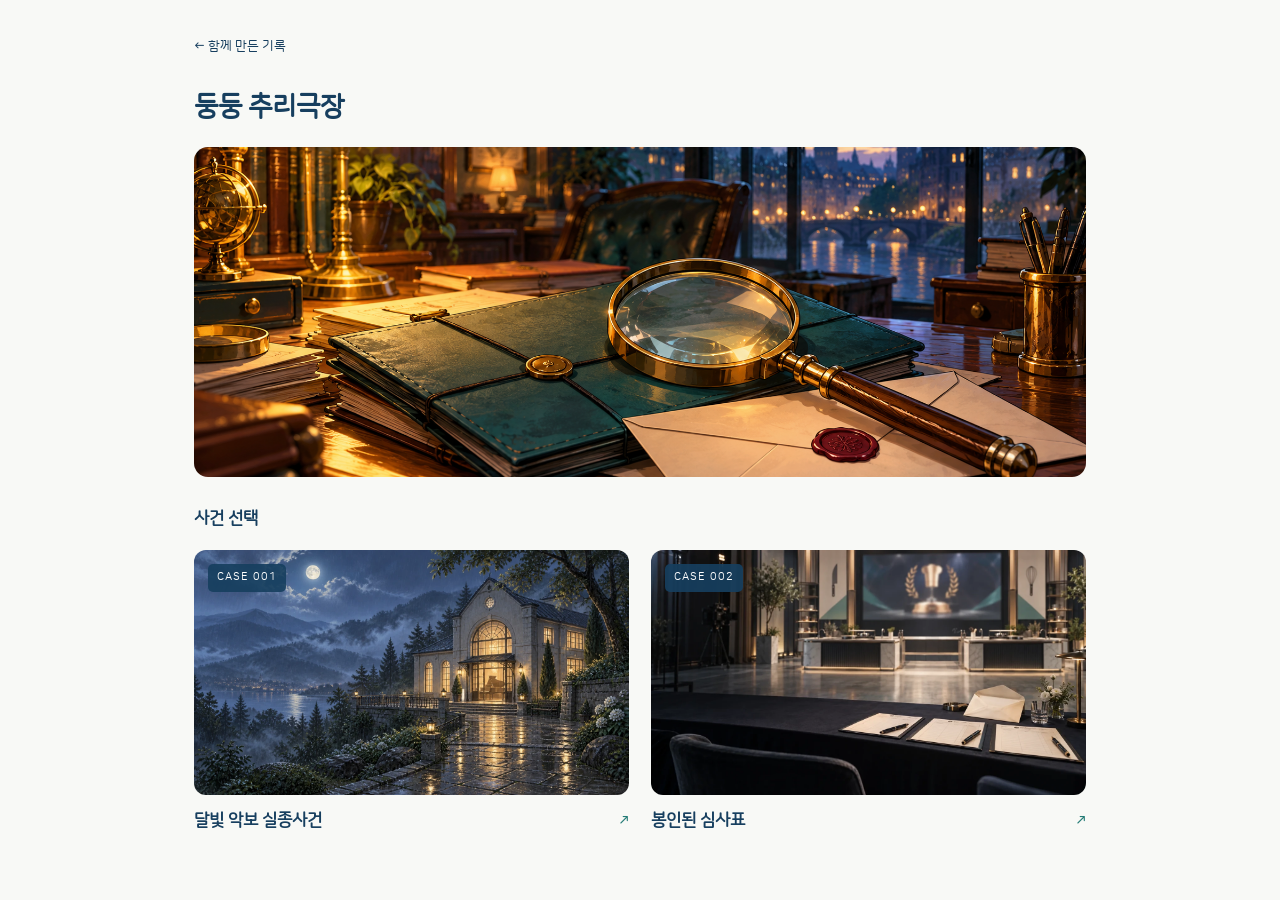
==== mystery/index.html @ 39764ad1 "Publish visual collection home and detective case selection" ====
<!doctype html><html lang="ko"><head><meta charset="utf-8"><meta name="viewport" content="width=device-width,initial-scale=1"><title>둥둥 추리극장 · 사건 선택</title><style>
@font-face{font-family:"CollectionRound";src:url("../assets/fonts/NanumSquareRoundR.ttf") format("truetype");font-style:normal;font-weight:400;font-display:swap}

*{box-sizing:border-box}body{margin:0;background:#f8f9f6;color:#173f5f;font:15px/1.6 "CollectionRound","NanumSquareRound","Malgun Gothic",Arial,sans-serif;word-break:keep-all}main{max-width:940px;margin:auto;padding:24px 24px 48px}a{color:inherit;text-decoration:none}a:focus-visible{outline:3px solid #257c76;outline-offset:5px}.back{display:inline-flex;align-items:center;min-height:44px;font-size:13px}header{margin:18px 0 28px}h1{font-size:27px;letter-spacing:-1px;margin:0 0 18px}.cover{display:block;width:100%;max-height:330px;object-fit:cover;border-radius:14px;object-position:center 57%}h2{font-size:17px;margin:0 0 18px}.grid{display:grid;grid-template-columns:1fr 1fr;gap:22px}.card{display:block}.art{position:relative;overflow:hidden;border-radius:12px}.art img{display:block;width:100%;aspect-ratio:16/9;object-fit:cover}.tag{position:absolute;top:14px;left:14px;color:white;background:#173f5fe8;border-radius:5px;padding:5px 9px;font-size:11px;letter-spacing:1px}.caption{display:flex;justify-content:space-between;align-items:center;margin-top:12px}h3{font-size:17px;margin:0}.card:hover h3{text-decoration:underline;text-underline-offset:5px}.caption span{color:#257c76}@media(max-width:600px){main{padding:16px 18px 36px}h1{font-size:23px}.cover{max-height:none;aspect-ratio:16/9}header{margin-top:12px}.grid{grid-template-columns:1fr;gap:26px}h3{font-size:16px}}
</style></head><body><main><a class="back" href="../#games">← 함께 만든 기록</a><header><h1>둥둥 추리극장</h1><img class="cover" src="../assets/mystery-cover.png" alt="사건 파일과 돋보기가 놓인 서재"></header><section aria-labelledby="cases-title"><h2 id="cases-title">사건 선택</h2><div class="grid">
<a class="card" href="https://haruki40-sys.github.io/dungdung-mystery/"><div class="art"><img src="../assets/case1.webp" alt="비 내리는 밤의 문라이트 하우스"><span class="tag">CASE 001</span></div><div class="caption"><h3>달빛 악보 실종사건</h3><span aria-hidden="true">↗</span></div></a>
<a class="card" href="https://haruki40-sys.github.io/dungdung-mystery/cases/case-002/"><div class="art"><img src="../assets/case2.webp" alt="봉인된 심사표가 놓인 경연장"><span class="tag">CASE 002</span></div><div class="caption"><h3>봉인된 심사표</h3><span aria-hidden="true">↗</span></div></a>
</div></section></main></body></html>
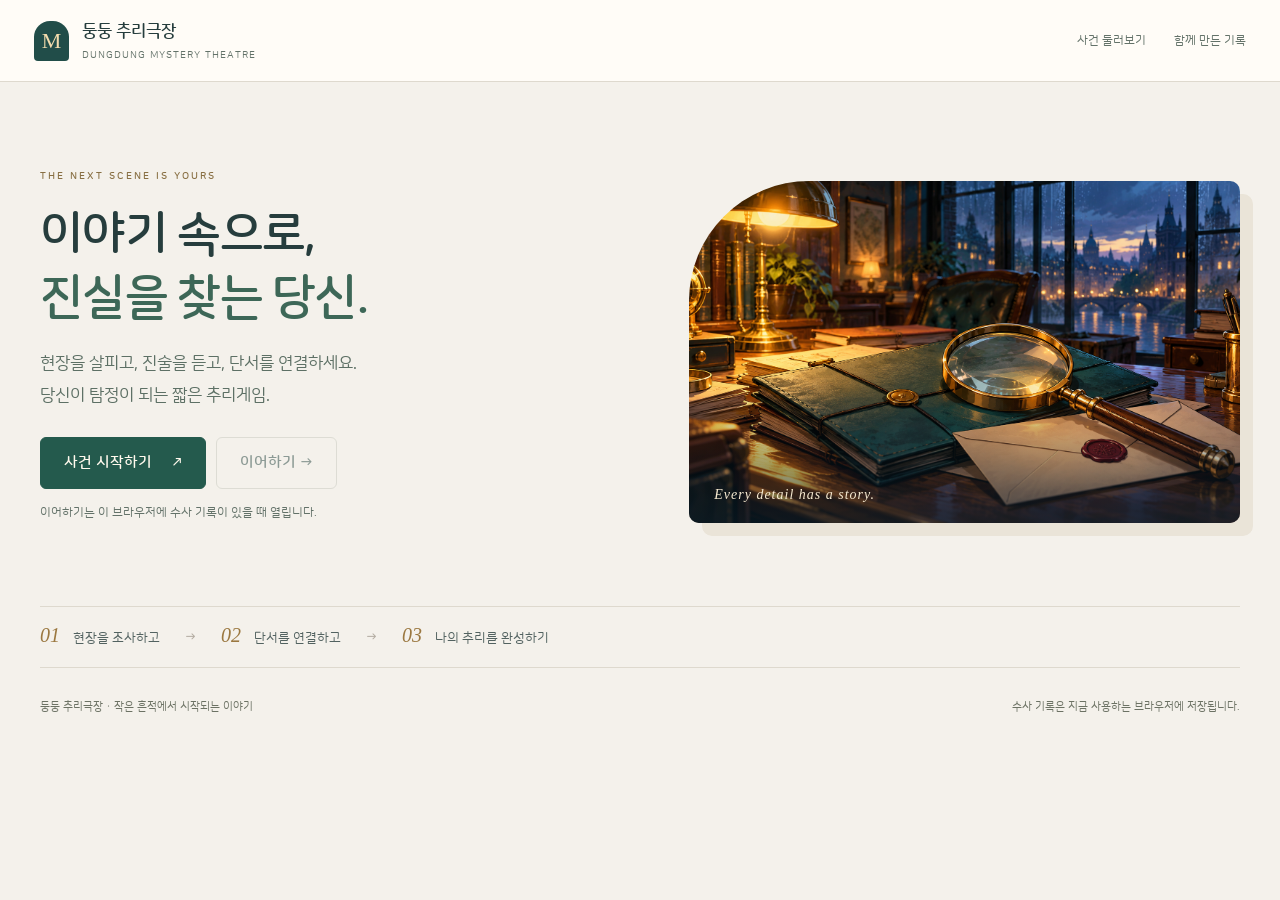
==== commit 9e411650: "Publish mystery entrance and case selection UI" ====
--- a/mystery/index.html
+++ b/mystery/index.html
@@ -1,8 +1 @@
-<!doctype html><html lang="ko"><head><meta charset="utf-8"><meta name="viewport" content="width=device-width,initial-scale=1"><title>둥둥 추리극장 · 사건 선택</title><style>
-@font-face{font-family:"CollectionRound";src:url("../assets/fonts/NanumSquareRoundR.ttf") format("truetype");font-style:normal;font-weight:400;font-display:swap}
-
-*{box-sizing:border-box}body{margin:0;background:#f8f9f6;color:#173f5f;font:15px/1.6 "CollectionRound","NanumSquareRound","Malgun Gothic",Arial,sans-serif;word-break:keep-all}main{max-width:940px;margin:auto;padding:24px 24px 48px}a{color:inherit;text-decoration:none}a:focus-visible{outline:3px solid #257c76;outline-offset:5px}.back{display:inline-flex;align-items:center;min-height:44px;font-size:13px}header{margin:18px 0 28px}h1{font-size:27px;letter-spacing:-1px;margin:0 0 18px}.cover{display:block;width:100%;max-height:330px;object-fit:cover;border-radius:14px;object-position:center 57%}h2{font-size:17px;margin:0 0 18px}.grid{display:grid;grid-template-columns:1fr 1fr;gap:22px}.card{display:block}.art{position:relative;overflow:hidden;border-radius:12px}.art img{display:block;width:100%;aspect-ratio:16/9;object-fit:cover}.tag{position:absolute;top:14px;left:14px;color:white;background:#173f5fe8;border-radius:5px;padding:5px 9px;font-size:11px;letter-spacing:1px}.caption{display:flex;justify-content:space-between;align-items:center;margin-top:12px}h3{font-size:17px;margin:0}.card:hover h3{text-decoration:underline;text-underline-offset:5px}.caption span{color:#257c76}@media(max-width:600px){main{padding:16px 18px 36px}h1{font-size:23px}.cover{max-height:none;aspect-ratio:16/9}header{margin-top:12px}.grid{grid-template-columns:1fr;gap:26px}h3{font-size:16px}}
-</style></head><body><main><a class="back" href="../#games">← 함께 만든 기록</a><header><h1>둥둥 추리극장</h1><img class="cover" src="../assets/mystery-cover.png" alt="사건 파일과 돋보기가 놓인 서재"></header><section aria-labelledby="cases-title"><h2 id="cases-title">사건 선택</h2><div class="grid">
-<a class="card" href="https://haruki40-sys.github.io/dungdung-mystery/"><div class="art"><img src="../assets/case1.webp" alt="비 내리는 밤의 문라이트 하우스"><span class="tag">CASE 001</span></div><div class="caption"><h3>달빛 악보 실종사건</h3><span aria-hidden="true">↗</span></div></a>
-<a class="card" href="https://haruki40-sys.github.io/dungdung-mystery/cases/case-002/"><div class="art"><img src="../assets/case2.webp" alt="봉인된 심사표가 놓인 경연장"><span class="tag">CASE 002</span></div><div class="caption"><h3>봉인된 심사표</h3><span aria-hidden="true">↗</span></div></a>
-</div></section></main></body></html>+<!doctype html><html lang="ko"><head><meta charset="utf-8"><meta name="viewport" content="width=device-width,initial-scale=1"><meta name="theme-color" content="#f4f1eb"><link rel="icon" href="data:,"><title>둥둥 추리극장</title><link rel="stylesheet" href="home.css?v=ui1"></head><body><header class="nav"><a href="./" class="brand"><span class="mark" aria-hidden="true">M</span><span><strong>둥둥 추리극장</strong><small>DUNGDUNG MYSTERY THEATRE</small></span></a><nav class="nav-end" aria-label="극장 메뉴"><a href="cases.html">사건 둘러보기</a><a href="../#games">함께 만든 기록</a></nav></header><main class="wrap"><section class="hero"><div><div class="eyebrow">THE NEXT SCENE IS YOURS</div><h1>이야기 속으로,<br><em>진실을 찾는 당신.</em></h1><p class="intro">현장을 살피고, 진술을 듣고, 단서를 연결하세요.<br>당신이 탐정이 되는 짧은 추리게임.</p><div class="cta"><a class="primary" href="cases.html">사건 시작하기 <span aria-hidden="true">↗</span></a><button id="resume" class="secondary" disabled>이어하기 →</button></div><p id="resumeLabel" class="micro"></p></div><div class="picture"><img src="../assets/mystery-cover.png" alt="사건 파일과 돋보기가 놓인 따뜻한 서재"><span class="caption">Every detail has a story.</span></div></section><div class="ritual"><span><b>01</b> 현장을 조사하고</span><span class="arrow" aria-hidden="true">→</span><span><b>02</b> 단서를 연결하고</span><span class="arrow" aria-hidden="true">→</span><span><b>03</b> 나의 추리를 완성하기</span></div><footer class="foot"><span>둥둥 추리극장 · 작은 흔적에서 시작되는 이야기</span><span>수사 기록은 지금 사용하는 브라우저에 저장됩니다.</span></footer></main><script src="home.js?v=ui1"></script></body></html>
--- a/mystery/home.css
+++ b/mystery/home.css
@@ -0,0 +1,5 @@
+@font-face{font-family:TheatreRound;src:url('../assets/fonts/NanumSquareRoundR.ttf') format('truetype');font-weight:400;font-display:swap}
+*{box-sizing:border-box}body{margin:0;color:#263d3d;background:#f4f1eb;font:16px/1.75 TheatreRound,'Malgun Gothic',sans-serif;word-break:keep-all}a{color:inherit;text-decoration:none}button{font:inherit;cursor:pointer}button,a{touch-action:manipulation}button:focus-visible,a:focus-visible{outline:3px solid #926c2d;outline-offset:5px}.nav{height:82px;border-bottom:1px solid #ded9ce;background:#fffcf7;padding:0 34px;display:flex;align-items:center;justify-content:space-between;gap:25px}.brand{display:flex;align-items:center;gap:13px}.mark{height:40px;width:35px;display:grid;place-items:center;background:#214d49;color:#f2dbad;font:22px Georgia,serif;border-radius:16px 16px 4px 4px}.brand strong{font-size:17px}.brand small{display:block;font-size:10px;color:#637269;letter-spacing:1px}.nav-end{display:flex;align-items:center;gap:28px;font-size:12px;color:#637269}.nav-end a{display:inline-flex;align-items:center;min-height:44px}.wrap{max-width:1280px;margin:auto;padding:60px 40px 32px}.hero{display:grid;grid-template-columns:1.07fr 1fr;align-items:center;gap:60px;min-height:420px}.eyebrow{font-size:10px;color:#886f43;font-weight:700;letter-spacing:2px}.hero h1{font-size:48px;line-height:1.3;letter-spacing:-1.7px;margin:19px 0}.hero h1 em{font-style:normal;color:#3d6757}.intro{color:#5d7065;font-size:17px;line-height:1.85;margin-bottom:26px}.cta{display:flex;gap:10px;flex-wrap:wrap}.primary,.secondary{display:inline-flex;justify-content:center;align-items:center;gap:20px;border:1px solid #245a4d;background:#245a4d;color:#fff9ed;border-radius:6px;padding:12px 23px;min-height:48px;font-size:15px;font-weight:700}.secondary{background:transparent;color:#274641;border-color:#c7c9bf}.secondary:disabled{opacity:.5;cursor:default}.micro{font-size:12px;color:#637269;margin:13px 0}.picture{height:342px;position:relative;border-radius:120px 10px 10px 10px;overflow:hidden;box-shadow:13px 13px 0 #eae4d8}.picture img{width:100%;height:100%;object-fit:cover}.picture:after{content:'';position:absolute;inset:0;background:linear-gradient(transparent 62%,#0b202cac)}.caption{position:absolute;bottom:20px;left:25px;z-index:1;color:#f5e9d0;font:italic 14px Georgia,serif;letter-spacing:1px}.ritual{display:flex;gap:25px;align-items:center;border-top:1px solid #ded9ce;border-bottom:1px solid #ded9ce;margin:44px 0 30px;padding:17px 0;color:#526260;font-size:13px}.ritual b{font:italic 20px Georgia,serif;color:#9b7840;margin-right:10px}.ritual .arrow{color:#b2aba0}.ritual small{margin-left:auto;font-size:12px}.foot{display:flex;justify-content:space-between;margin:26px 0 0;font-size:11px;color:#6c7264}.back{display:inline-flex;align-items:center;min-height:44px;font-size:14px;color:#37635b;margin-bottom:15px}.section-title{margin-bottom:25px}.section-title h1{font-size:36px;line-height:1.4;margin:0 0 9px;letter-spacing:-1px}.section-title p{font-size:14px;color:#637269}.case-grid{display:grid;grid-template-columns:1fr 1fr;gap:27px}.case{border:1px solid #ddd8cc;background:#fffcf7;border-radius:9px;overflow:hidden}.art{height:210px;position:relative}.art img{width:100%;height:100%;object-fit:cover}.case-no{position:absolute;left:18px;top:16px;padding:4px 9px;background:#1c363be8;border:1px solid #ffffff38;color:#fff9e9;font:11px Georgia,serif;letter-spacing:1px}.copy{padding:24px}.copy .tag{font-size:11px;color:#80673d}.copy h2{font-size:28px;letter-spacing:-1px;line-height:1.45;margin:7px 0 12px}.copy p{font-size:15px;line-height:1.8;color:#5d7065;min-height:54px}.case-links{display:flex;gap:10px;align-items:center;flex-wrap:wrap}.case-links a{display:inline-flex;align-items:center;min-height:44px;padding:5px 10px 5px 0;font-size:14px;color:#225a51;font-weight:700}.saved{font-size:12px;color:#6c653d;padding-top:14px;border-top:1px solid #e7dfd1;margin:17px 0 0}.case[hidden]{display:none}.empty{font-size:15px;color:#637269;padding:20px 0}
+@media(max-width:900px){.nav{padding:0 24px}.wrap{padding:35px 24px}.hero{gap:30px}.hero h1{font-size:39px}.picture{height:315px}.ritual{gap:15px}.ritual small{display:none}}
+@media(max-width:620px){.nav{height:74px;padding:0 18px}.nav-end span{display:none}.nav-end{gap:12px}.brand strong{font-size:15px}.brand small{font-size:8px}.wrap{padding:28px 19px}.hero{display:block;min-height:0}.hero h1{font-size:38px}.intro{font-size:15px}.picture{height:210px;margin-top:28px;border-radius:65px 6px 6px 6px;box-shadow:7px 7px 0 #eae4d8}.ritual{font-size:11px;gap:7px;margin-top:34px}.ritual b{font-size:16px;margin-right:4px}.case-grid{grid-template-columns:1fr;gap:22px}.section-title h1{font-size:28px}.copy{padding:20px}.copy h2{font-size:25px}.copy p{min-height:0}.art{height:175px}.foot{display:block}.foot span{display:block}.primary,.secondary{padding:12px 18px;font-size:14px}}
+@font-face{font-family:TheatreRound;src:url("../assets/fonts/NanumSquareRoundB.woff2") format("woff2");font-weight:700;font-display:swap}
